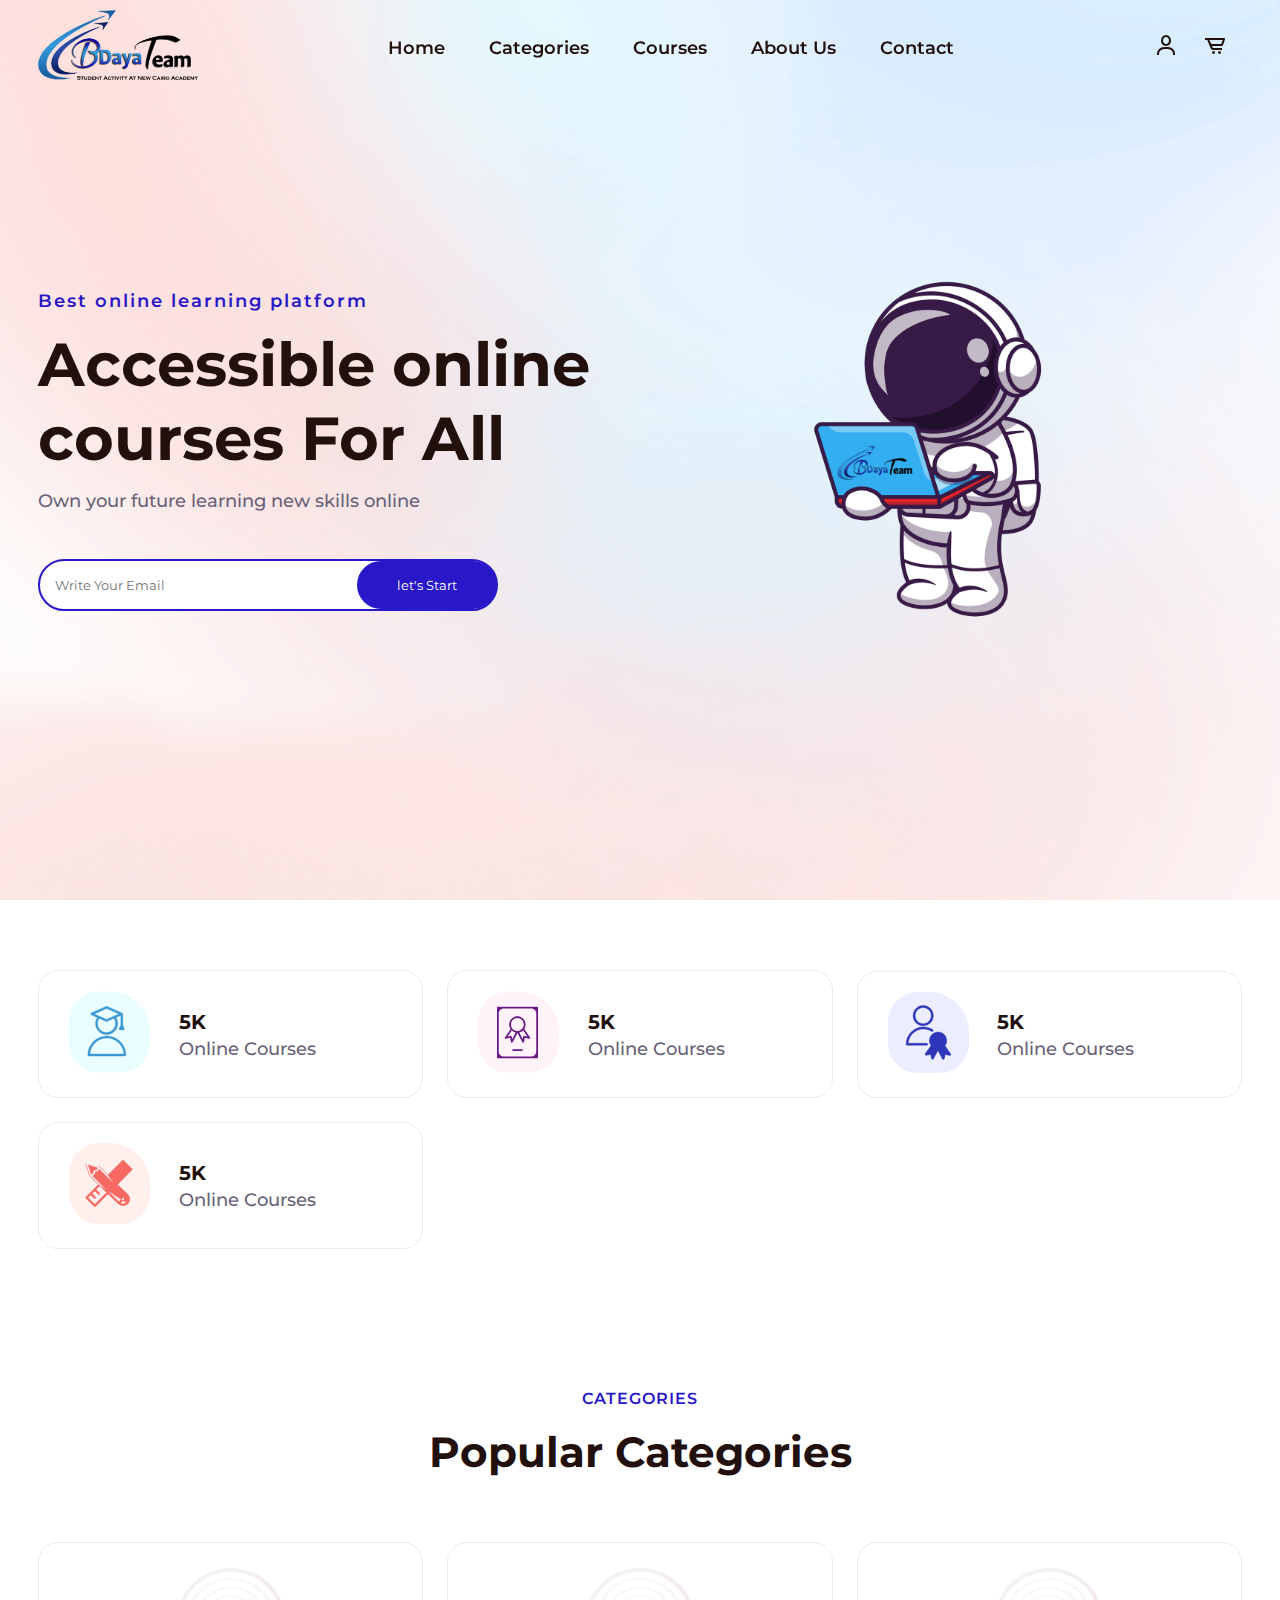
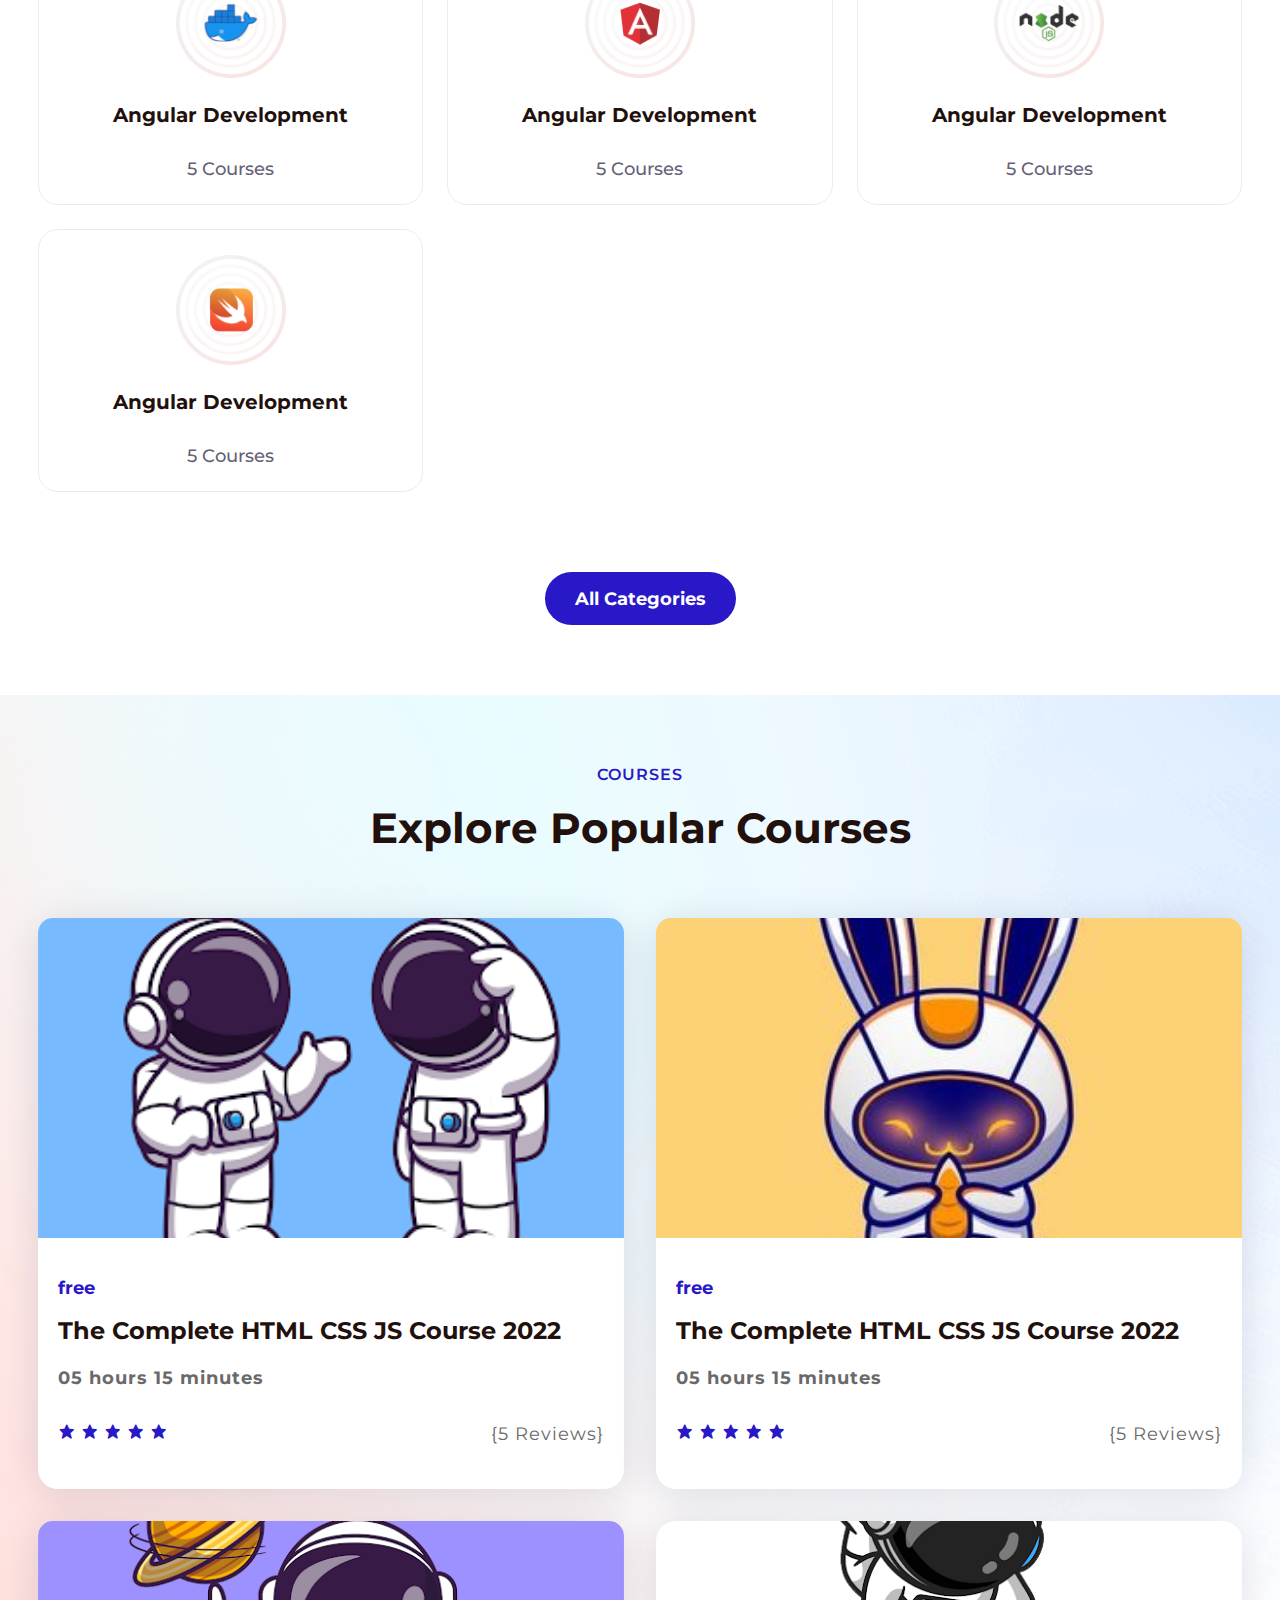
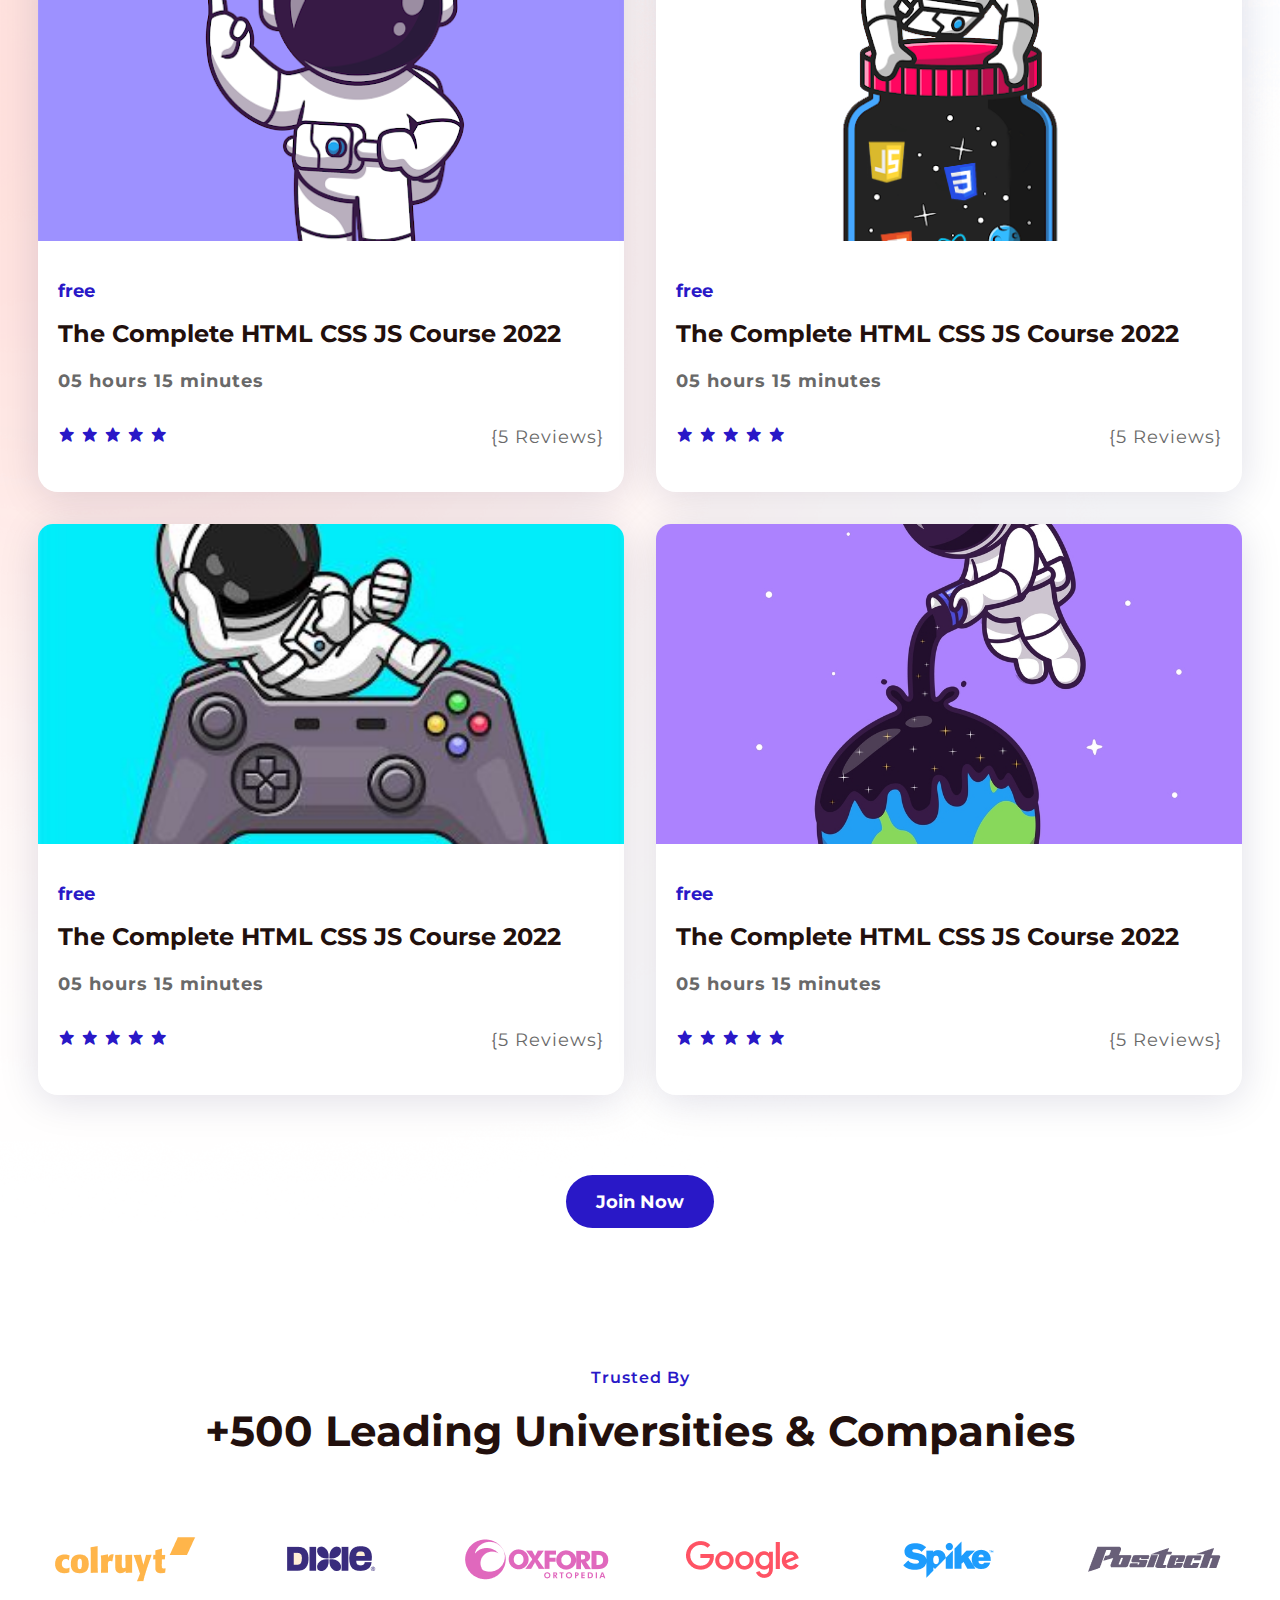
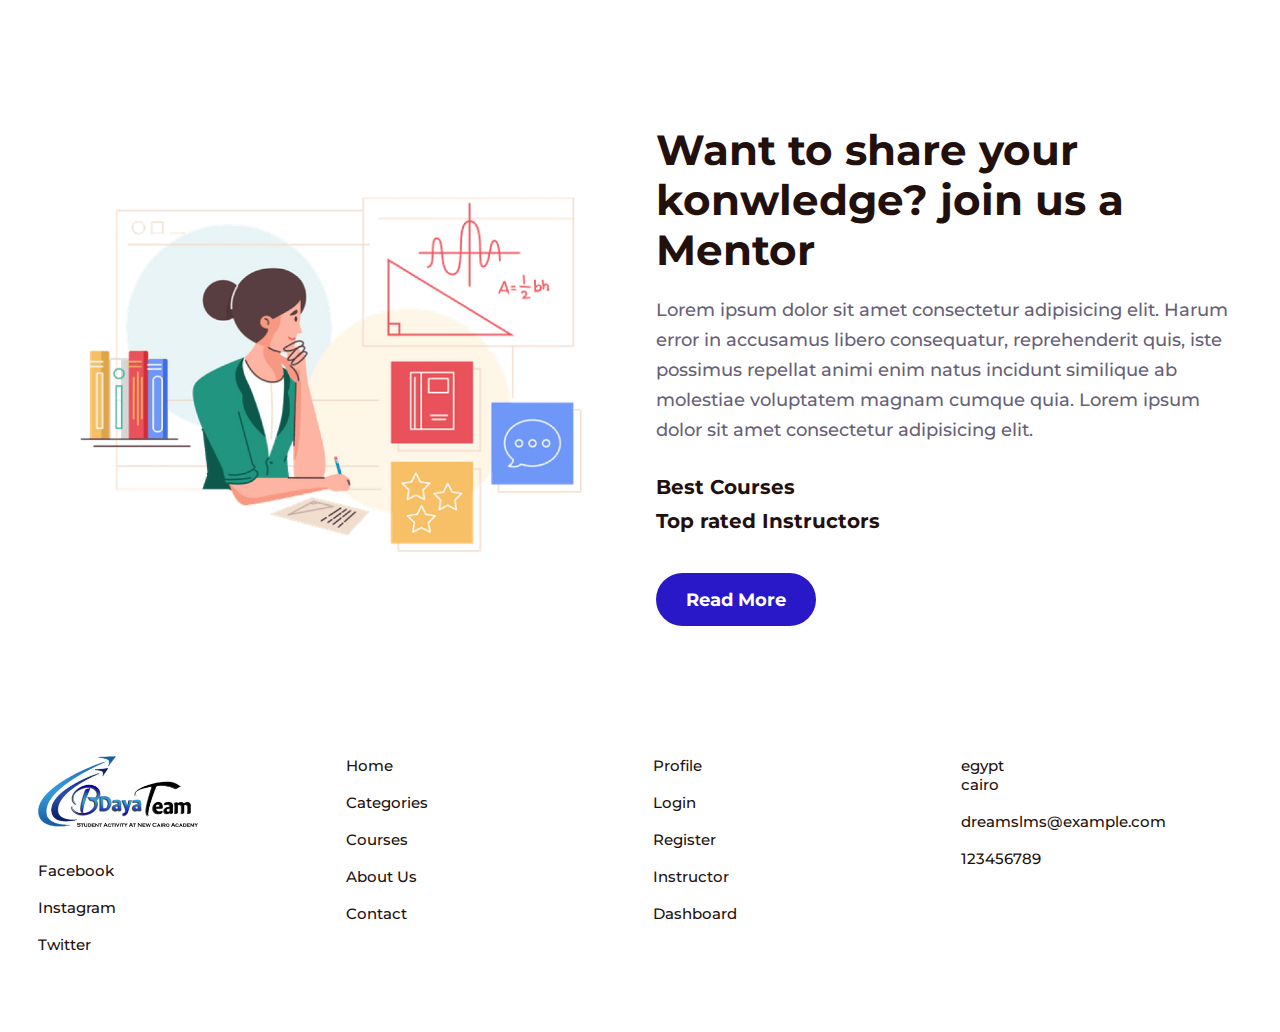
==== index.html @ 36361fd7 "Add files via upload" ====
<!DOCTYPE html>
<html lang="en">
<head>
    <meta charset="UTF-8">
    <meta http-equiv="X-UA-Compatible" content="IE=edge">
    <meta name="viewport" content="width=device-width, initial-scale=1.0">
    <title>online course</title>
    <link rel="stylesheet" href="style.css">
    <!--iconslink-->
    <link rel="stylesheet"href="https://unpkg.com/boxicons@latest/css/boxicons.min.css">
    <!--google-font-->
    <link rel="preconnect" href="https://fonts.googleapis.com">
<link rel="preconnect" href="https://fonts.gstatic.com" crossorigin>
<link href="https://fonts.googleapis.com/css2?family=DynaPuff:wght@400;500;600;700&
family=Montserrat:ital,wght@0,300;0,400;0,500;0,600;0,700;1,300;1,400;1,500;1,600;1,700&display=swap" rel="stylesheet">
<!--end google-font-->

</head>
<body>
    <!--start header-->
    <header>
        <a href="#" class="logo">
            <img src="img/the logo.png" alt="">
        </a>
        <ul class="navbar">
            <li><a href="#home">Home</a></li>
            <li><a href="#categories">Categories</a></li>
            <li><a href="#courses">Courses</a></li>
            <li><a href="#about-us">About Us</a></li>
            <li><a href="#contact">Contact</a></li>
        </ul>
        <div class="header-icons">
            <a href="#"><i class='bx bx-user'></i></a>
            <a href="#"><i class='bx bx-cart-alt'></i></a>
            <div class="bx bx-menu" id="menu-icon"></div>
        </div>
    </header>
    <!--start home section-->
    <section class="home" id="home">
        <div class="home-text">
            <h6>Best online learning platform</h6>
            <h1>Accessible online courses For All</h1>
            <p>Own your future learning new skills online</p>
            <div class="latter">
                <form>
                    <input type="email" placeholder="Write Your Email" required>
                    <input type="submit" value="let's Start" required>
                </form>
            </div>
        </div>
        <div class="home-img">
            <img src="img/labtob png.png" alt="">
        </div>
    </section>
      <!--end home section-->
        <!--start container section--> 
        <section class="container">
            <div class="container-box">
                <div class="container-img">
                    <img src="img/con1.svg" >
                </div>
                <div class="container-text">
                    <h4>5K</h4>
                    <p>Online Courses</p>
                </div>
            </div>

            <div class="container-box">
                <div class="container-img">
                    <img src="img/con2.svg" >
                </div>
                <div class="container-text">
                    <h4>5K</h4>
                    <p>Online Courses</p>
                </div>
            </div>

            <div class="container-box">
                <div class="container-img">
                    <img src="img/con3.svg" >
                </div>
                <div class="container-text">
                    <h4>5K</h4>
                    <p>Online Courses</p>
                </div>
            </div>

            <div class="container-box">
                <div class="container-img">
                    <img src="img/con4.svg" >
                </div>
                <div class="container-text">
                    <h4>5K</h4>
                    <p>Online Courses</p>
                </div>
            </div>
        </section>
         <!--end container section-->

        <!--start categories section-->
        <section class="categories" id="categories">
            <div class="center-text">
                <h5>CATEGORIES</h5>
                <H2>Popular Categories</H2>
            </div>
            <div class="categories-content">
                <div class="box"> 
                    <img src="img/cate1.png" alt="">
                    <h3>Angular Development</h3>
                    <p>5 Courses</p>
                </div>
                <div class="box"> 
                    <img src="img/cate2.png" alt="">
                    <h3>Angular Development</h3>
                    <p>5 Courses</p>
                </div>
                <div class="box"> 
                    <img src="img/cate3.png" alt="">
                    <h3>Angular Development</h3>
                    <p>5 Courses</p>
                </div>
                <div class="box"> 
                    <img src="img/cate4.png" alt="">
                    <h3>Angular Development</h3>
                    <p>5 Courses</p>
                </div>
            </div>
            <div class="main-btn">
                <a href="" class="btn"> All Categories</a>
            </div>
        </section>
         <!--end categories section-->

           <!--start courses section-->
           <section class="courses" id="courses">
            <div class="center-text">
                <h5>COURSES</h5>
                <h2>Explore Popular Courses</h2>
            </div>
    
            <div class="courses-content">
                <div class="row">
                    <img src="img/org.png">
                    <div class="courses-text">
                        <h5>free</h5>
                        <h3>The Complete HTML CSS JS Course 2022</h3>
                        <h6>05 hours 15 minutes</h6>
                        <div class="rating">
                            <div class="star">
                                <a href="#"><i class='bx bxs-star' ></i></a>
                                <a href="#"><i class='bx bxs-star' ></i></a>
                                <a href="#"><i class='bx bxs-star' ></i></a>
                                <a href="#"><i class='bx bxs-star' ></i></a>
                                <a href="#"><i class='bx bxs-star' ></i></a>
                            </div>
                            <div class="review">
                                <p>{5 Reviews}</p>
                            </div>
                        </div>
                    </div>
                </div>
    
                <div class="row">
                    <img src="img/mcsa.jpg">
                    <div class="courses-text">
                        <h5>free</h5>
                        <h3>The Complete HTML CSS JS Course 2022</h3>
                        <h6>05 hours 15 minutes</h6>
                        <div class="rating">
                            <div class="star">
                                <a href="#"><i class='bx bxs-star' ></i></a>
                                <a href="#"><i class='bx bxs-star' ></i></a>
                                <a href="#"><i class='bx bxs-star' ></i></a>
                                <a href="#"><i class='bx bxs-star' ></i></a>
                                <a href="#"><i class='bx bxs-star' ></i></a>
                            </div>
                            <div class="review">
                                <p>{5 Reviews}</p>
                            </div>
                        </div>
                    </div>
                </div>
    
                <div class="row">
                    <img src="img/ccna.png">
                    <div class="courses-text">
                        <h5>free</h5>
                        <h3>The Complete HTML CSS JS Course 2022</h3>
                        <h6>05 hours 15 minutes</h6>
                        <div class="rating">
                            <div class="star">
                                <a href="#"><i class='bx bxs-star' ></i></a>
                                <a href="#"><i class='bx bxs-star' ></i></a>
                                <a href="#"><i class='bx bxs-star' ></i></a>
                                <a href="#"><i class='bx bxs-star' ></i></a>
                                <a href="#"><i class='bx bxs-star' ></i></a>
                            </div>
                            <div class="review">
                                <p>{5 Reviews}</p>
                            </div>
                        </div>
                    </div>
                </div>
    
                <div class="row">
                    <img src="img/front.png">
                    <div class="courses-text">
                        <h5>free</h5>
                        <h3>The Complete HTML CSS JS Course 2022</h3>
                        <h6>05 hours 15 minutes</h6>
                        <div class="rating">
                            <div class="star">
                                <a href="#"><i class='bx bxs-star' ></i></a>
                                <a href="#"><i class='bx bxs-star' ></i></a>
                                <a href="#"><i class='bx bxs-star' ></i></a>
                                <a href="#"><i class='bx bxs-star' ></i></a>
                                <a href="#"><i class='bx bxs-star' ></i></a>
                            </div>
                            <div class="review">
                                <p>{5 Reviews}</p>
                            </div>
                        </div>
                    </div>
                </div>
    
                <div class="row">
                    <img src="img/game (1).jpg">
                    <div class="courses-text">
                        <h5>free</h5>
                        <h3>The Complete HTML CSS JS Course 2022</h3>
                        <h6>05 hours 15 minutes</h6>
                        <div class="rating">
                            <div class="star">
                                <a href="#"><i class='bx bxs-star' ></i></a>
                                <a href="#"><i class='bx bxs-star' ></i></a>
                                <a href="#"><i class='bx bxs-star' ></i></a>
                                <a href="#"><i class='bx bxs-star' ></i></a>
                                <a href="#"><i class='bx bxs-star' ></i></a>
                            </div>
                            <div class="review">
                                <p>{5 Reviews}</p>
                            </div>
                        </div>
                    </div>
                </div>
    
                <div class="row">
                    <img src="img/photoshop.jpg">
                    <div class="courses-text">
                        <h5>free</h5>
                        <h3>The Complete HTML CSS JS Course 2022</h3>
                        <h6>05 hours 15 minutes</h6>
                        <div class="rating">
                            <div class="star">
                                <a href="#"><i class='bx bxs-star' ></i></a>
                                <a href="#"><i class='bx bxs-star' ></i></a>
                                <a href="#"><i class='bx bxs-star' ></i></a>
                                <a href="#"><i class='bx bxs-star' ></i></a>
                                <a href="#"><i class='bx bxs-star' ></i></a>
                            </div>
                            <div class="review">
                                <p>{5 Reviews}</p>
                            </div>
                        </div>
                    </div>
                </div>
    
            </div>
    
            <div class="main-btn">
                <a href="#" class="btn">Join Now</a>
            </div>
        </section>
    
            <!--end courses section-->
             <!--start cta section-->
             <section class="cta">
                <div class="center-text">
                    <h5>Trusted By</h5>
                    <H2> +500 Leading Universities & Companies</H2>
                </div>
                    <div class="cta-content">
                        <div class="cta-img">
                            <img src="img/cta1.png" alt="">
                        </div>
                        <div class="cta-img">
                            <img src="img/cta2.png" alt="">
                        </div>
                        <div class="cta-img">
                            <img src="img/cta3.png" alt="">
                        </div>
                        <div class="cta-img">
                            <img src="img/cta4.png" alt="">
                        </div>
                        <div class="cta-img">
                            <img src="img/cta5.png" alt="">
                        </div>
                        <div class="cta-img">
                            <img src="img/cta6.png" alt="">
                            
                        </div>
                    </div>
             </section>
               <!--end cta section-->
               <!--start about section-->
               <section class="about" id="about-us">
                   <div class="about-img">
                       <img src="img/about.png" alt="">
                   </div>
                   <div class="about-text">
                       <h2>Want to share your konwledge? join us a Mentor</h2>
                       <p>Lorem ipsum dolor sit amet consectetur adipisicing elit. Harum error in accusamus libero consequatur,
                        reprehenderit quis, iste possimus repellat animi enim natus incidunt similique ab molestiae voluptatem magnam cumque quia.
                        Lorem ipsum dolor sit amet consectetur adipisicing elit.</p>
                        <h4>Best Courses</h4>
                        <h5>Top rated Instructors</h5>
                        <a href="" class="btn"> Read More</a>
                   </div>
               </section>
                <!--end about section-->
                    <!---start contact section---->
	<section class="contact" id="contact">
		<div class="main-contact">
			<div class="contact-content">
				<img src="img/the logo.png">
				<li><a href="#">Facebook</a></li>
				<li><a href="#">Instagram</a></li>
				<li><a href="#">Twitter</a></li>
			</div>

			<div class="contact-content">
				<li><a href="#home">Home</a></li>
			  <li><a href="#categories">Categories</a></li>
			  <li><a href="#courses">Courses</a></li>
			  <li><a href="#about">About Us</a></li>
			  <li><a href="#contact">Contact</a></li>
			</div>

			<div class="contact-content">
				<li><a href="#">Profile</a></li>
				<li><a href="#">Login</a></li>
				<li><a href="#">Register</a></li>
				<li><a href="#">Instructor</a></li>
				<li><a href="#">Dashboard</a></li>
			</div>

			<div class="contact-content">
				<li><a href="#">egypt<br> cairo</a></li>
				<li><a href="#">dreamslms@example.com</a></li>
				<li><a href="#">123456789</a></li>
			</div>

		</div>
	</section>
    <!--custom js link-->
    <script src="script.js"></script>
</body>
</html>
---- style.css ----
*{
    padding: 0;
    margin: 0;
    box-sizing: border-box;
    font-family: 'DynaPuff', cursive;
    font-family: 'Montserrat', sans-serif;
    list-style: none;
    text-decoration: none;
    scroll-behavior: smooth;
}
:root{
    --bg-color:#ffffff;
    --text-color:#22100d;
    --second-color:#685f78;
    --main-color:#2918c7;
    --big-font: 3.8rem;
    --h2-font:2.6rem;
    --p-font:1.1rem;
}
body{
    background: var(--bg-color);
    color: var(--text-color);
}
header{
    position: fixed;
    width: 100%;
    top: 0;
    right: 0;
    z-index: 1000;
    display: flex;
    align-items: center;
    justify-content: space-between;
    background: transparent;
    padding: 23px 13%;
    transition: all .40s ease;
}
.logo img{
    height: auto;
    width: 160px;
    max-width: 100%;
}
.navbar{
    display: flex;
}
.navbar a{
    color: var(--text-color);
    font-weight: 600;
    font-size: var(--p-font);
    padding: 10px 22px;
    transition: all .40s ease;
}
.navbar a:hover{
    
  color: var(--main-color);
  
}
.header-icons{
    display: flex;
    align-items: center;
}
.header-icons i{
    margin-left: 10px;
    font-size: 24px;
    color: var(--text-color);
    transition: all .40s ease;
    margin-right: 15px;
}
.header-icons i:hover{
    transform: scale(1.2);
    color: var(--main-color);
}
#menu-icon{
    font-size: 34px;
    color: var(--text-color);
    z-index: 10001;
    cursor: pointer;
    display: none;
}
section{
    padding: 80px 13%;
}
.home{
    position: relative;
    height: 100vh;
    width: 100%;
    background: url(img/background.png);
    background-size: cover;
    background-position: center;
    display: grid;
    grid-template-columns: repeat(2, 1fr);
    gap: 1rem;
    align-items: center;
}
.home-text h1{
    font-size: var(--big-font);
    margin: 15px 0 15px;
}
.home-text h6{
    color: var(--main-color);
    font-size: 18px;
    font-weight: 600;
    letter-spacing: 2px;
}
.home-text p{
    color: var(--second-color);
    font-size: var(--p-font);
    font-weight: 500;
    margin-bottom: 48px;
}
.latter form{
    width: 100%;
    max-width: 460px;
    position: relative;
}
.latter form input:first-child{
    display: inline-block;
    width: 100%;
    outline: none;
    padding: 16px 140px 16px 15px;
    border: 2px solid var(--main-color);
    border-radius: 30px;
}
.latter form input:last-child{
position: absolute;
display: inline-block;
border: 0;
outline: 0;
background: var(--main-color);
color: var(--bg-color);
padding: 16px 40px;
border-radius: 30px;
cursor: pointer;
top: 2px;
right: 1px;
}
.home-img img{
height: auto;
width: 100%;
}
header.sticky{
    background: var(--bg-color);
    padding: 12px 13%;
    box-shadow: 0px 4px 15px rgb(0 0 0 /8%);
}
.container{
    padding: 70px 13%;
    display: grid;
    grid-template-columns: repeat(auto-fit,minmax(300px,auto));
    gap: 1.5rem;
    align-items: center;
    cursor: pointer;
}
.container-box{
    display: flex;
    align-items:center;
    gap: 1.8rem;
    border: 1px solid #e9ecef;
    border-radius: 20px;
    padding: 20px 30px;
    box-shadow: -11.729px -11.729px 32px rgb(255, 255, 255/15%);
    transition: all .40s ease;
}
.container-box:hover{
    transform: translateY(-15px);

}
.container-text h4{
font-size: 20px;
font-weight: 700;
margin-bottom: 4px;
}
.container-text p{
    font-size: var(--p-font);
    color: var(--second-color);
    font-weight: 500;
}
.center-text{
    text-align: center;
}
.center-text h5{
    color: var(--main-color);
    font-size: 16px;
    font-weight: 600;
    letter-spacing: 1px;
    margin-bottom: 20px;
}
.center-text h2{
     font-size: var(--h2-font);
     line-height: 1.2;
}
.categories-content{
    display: grid;
    grid-template-columns: repeat(auto-fit,minmax(300px,auto));
    gap: 1.5rem;
    align-items: center;
    cursor: pointer;
    text-align: center;
    margin-top: 4rem;
}
.box img{
    height: auto;
    width: 110px;
    margin-bottom:20px ;
}
.box{
    padding: 25px 60px;
    border: 1px solid #e9ecef;
    border-radius: 20px;
   
    box-shadow: -11.729px -11.729px 32px rgb(255, 255, 255/15%);
    transition: all .40s ease;

}
.box:hover{
    transform: translateY(-15px);
}
.box h3{
    font-size: 20px;
    font-weight: 700;
    margin-bottom: 30px;
    line-height: 1.3;
    transition: all .40s ease;
}
.box h3:hover{
    color: var(--main-color);

}
.box p{
    font-size: var(--p-font);
    color: var(--second-color);
    font-weight: 500;
}
.main-btn{
    text-align: center;
    margin-top: 5rem;
}
.btn{
display: inline-block;
padding: 16px 30px;
font-size: var(--p-font);
font-weight: 700;
background: var(--main-color);
color: var(--bg-color);
border-radius: 30px;
transition: all .40s ease;
}
.btn:hover{
    transform: scale(0.9) translateY(-5px);
}
.courses{
    background: url(img/coursebg.png);
    background-size: cover;
    background-position: center;
}
.courses-content{
    display: grid;
    grid-template-columns: repeat(auto-fit, minmax(400px,auto));
    gap: 2rem;
    align-items: center;
    margin-top:4rem ;
    cursor: pointer;
    border-radius: 15px;
}
.row{
    background: var(--bg-color);
    padding: 0px 0px 10px 0px;
    border-radius: 20px;
    box-shadow: 0px 5px 40px rgb(19 8 73 / 13%);
    transition: all .40s ease;
}
.row:hover{
    transform: translateY(-15px);
}
.row img{
    width: 100%;
    height: 320px;
    object-fit: cover;
    border-radius: 15px 15px 0px 0px;
}
.courses-text{
    padding: 35px 20px;
}
.courses-text h5{
    color: var(--main-color);
    font-size: 18px;
    font-weight: 700;
}
.courses-text h3{
    font-size: 24px;
    font-weight: 700;
    line-height: 34px;
    margin: 15px 0 15px;
    transition: all .40s ease;
}
.courses-text h3:hover{
    color: var(--main-color);
}
.courses-text h6{
    color: #696969;
    font-size: var(--p-font);
    font-weight: 700;
    line-height: 30px;
    letter-spacing: 1px;
    margin-bottom: 30px;
}
.rating{
    display: flex;
    align-items: center;
    flex-wrap: wrap;
    justify-content: space-between;
}
.star i{
    color: var(--main-color);
    margin-right: 2px;
    font-size: 17px;
}
.review p{
    color: #696969;
    font-size: var(--p-font);
    font-weight: 400;
    letter-spacing: 1px;

}
.cta-content{
    display: grid;
    grid-template-columns: repeat(auto-fit, minmax(170px,auto));
    gap: 2rem;
    align-items: center;
    text-align: center;
    margin-top: 5rem;
}
.about{
    background: url(/img/aboutbg.png);
    background-size: cover;
    background-position: center;
    display: grid;
    grid-template-columns: repeat(2, 1fr);
    gap: 2rem;
    align-items: center;
}
.about-img img{
    width: 100%;
    height: auto;
}
.about-text h2{
    font-size: var(--h2-font);
    line-height: 1.2;
    margin-bottom: 20px ;
}
.about-text p{
    font-size: var(--p-font);
    color: var(--second-color);
    font-weight: 500;
    line-height: 30px;
    margin-bottom: 30px;
}
.about-text h4{
    font-size: 20px;
    margin-bottom: 10px;
}
.about-text h5{
    font-size: 20px;
    margin-bottom: 40px;
}
.contact{
	padding: 60px 13%;
	background: var(--bg-color);
}
.main-contact{
	display: grid;
	grid-template-columns: repeat(auto-fit, minmax(200px, auto));
	gap: 2rem;
}
.contact-content img{
	height: auto;
	width: 160px;
	max-width: 100%;
	margin-bottom: 30px;
}
.contact-content li{
	margin-bottom: 18px;
}
.contact-content li a{
	display: block;
	color: var(--text-color);
	font-weight: 500;
	font-size: 15px;
	transition: all .40s ease;
}
.contact-content li a:hover{
	transform: translateX(10px);
	color: var(--main-color);
}

.last-text p{
	text-align: center;
	padding: 18px;
	color: var(--second-color);
	font-size: 15px;
	font-weight: 500;
	letter-spacing: 1px;
}
@media (max-width: 1410px){
	header{
		padding: 10px 3%;
		transition: .2s;
	}
	header.sticky{
		padding: 12px 3%;
		transition: .2s;
	}
	section{
		padding: 70px 3%;
		transition: .2s;
	}
	.container{
		padding: 70px 3%;
		transition: .2s;
	}
	.contact{
		padding: 60px 3%;
		transition: .2s;
	}

}

@media (max-width: 1050px){
	:root{
		--big-font: 3.2rem;
	  --h2-font: 2rem;
	  --p-font: 1rem;
	  transition: .1s;
	}
	.home{
		height: 84vh;
	}
}

@media (max-width: 1025px){
	#menu-icon{
		display: block;
	}
	.navbar{
		position: absolute;
		top: 100%;
		right: -100%;
		width: 300px;
		height: 110vh;
		background: var(--main-color);
		display: flex;
		flex-direction: column;
		align-items: center;
		padding: 170px 30px;
		transition: all .40s ease;
	}
	.navbar a{
		display: block;
		margin: 1.3rem 0;
		color: var(--bg-color);
	}
	.navbar a:hover{
		color: var(--bg-color);
		transform: translateY(-5px);
	}
	.navbar.open{
		right: 0;
	}
}

@media (max-width: 890px){
	.home{
		height: 150vh;
		grid-template-columns: 1fr;
		gap: 1rem;
	}
	.home-text{
		padding-top: 20px;
	}
	.home-img{
		text-align: center;
	}
	.home-img img{
		height: auto;
		width: 100%;
	}
	.about{
		grid-template-columns: 1fr;
		gap: 1rem;
	}
}
@media (max-width: 600px){
	.home{
		height: 120vh;
	}
}
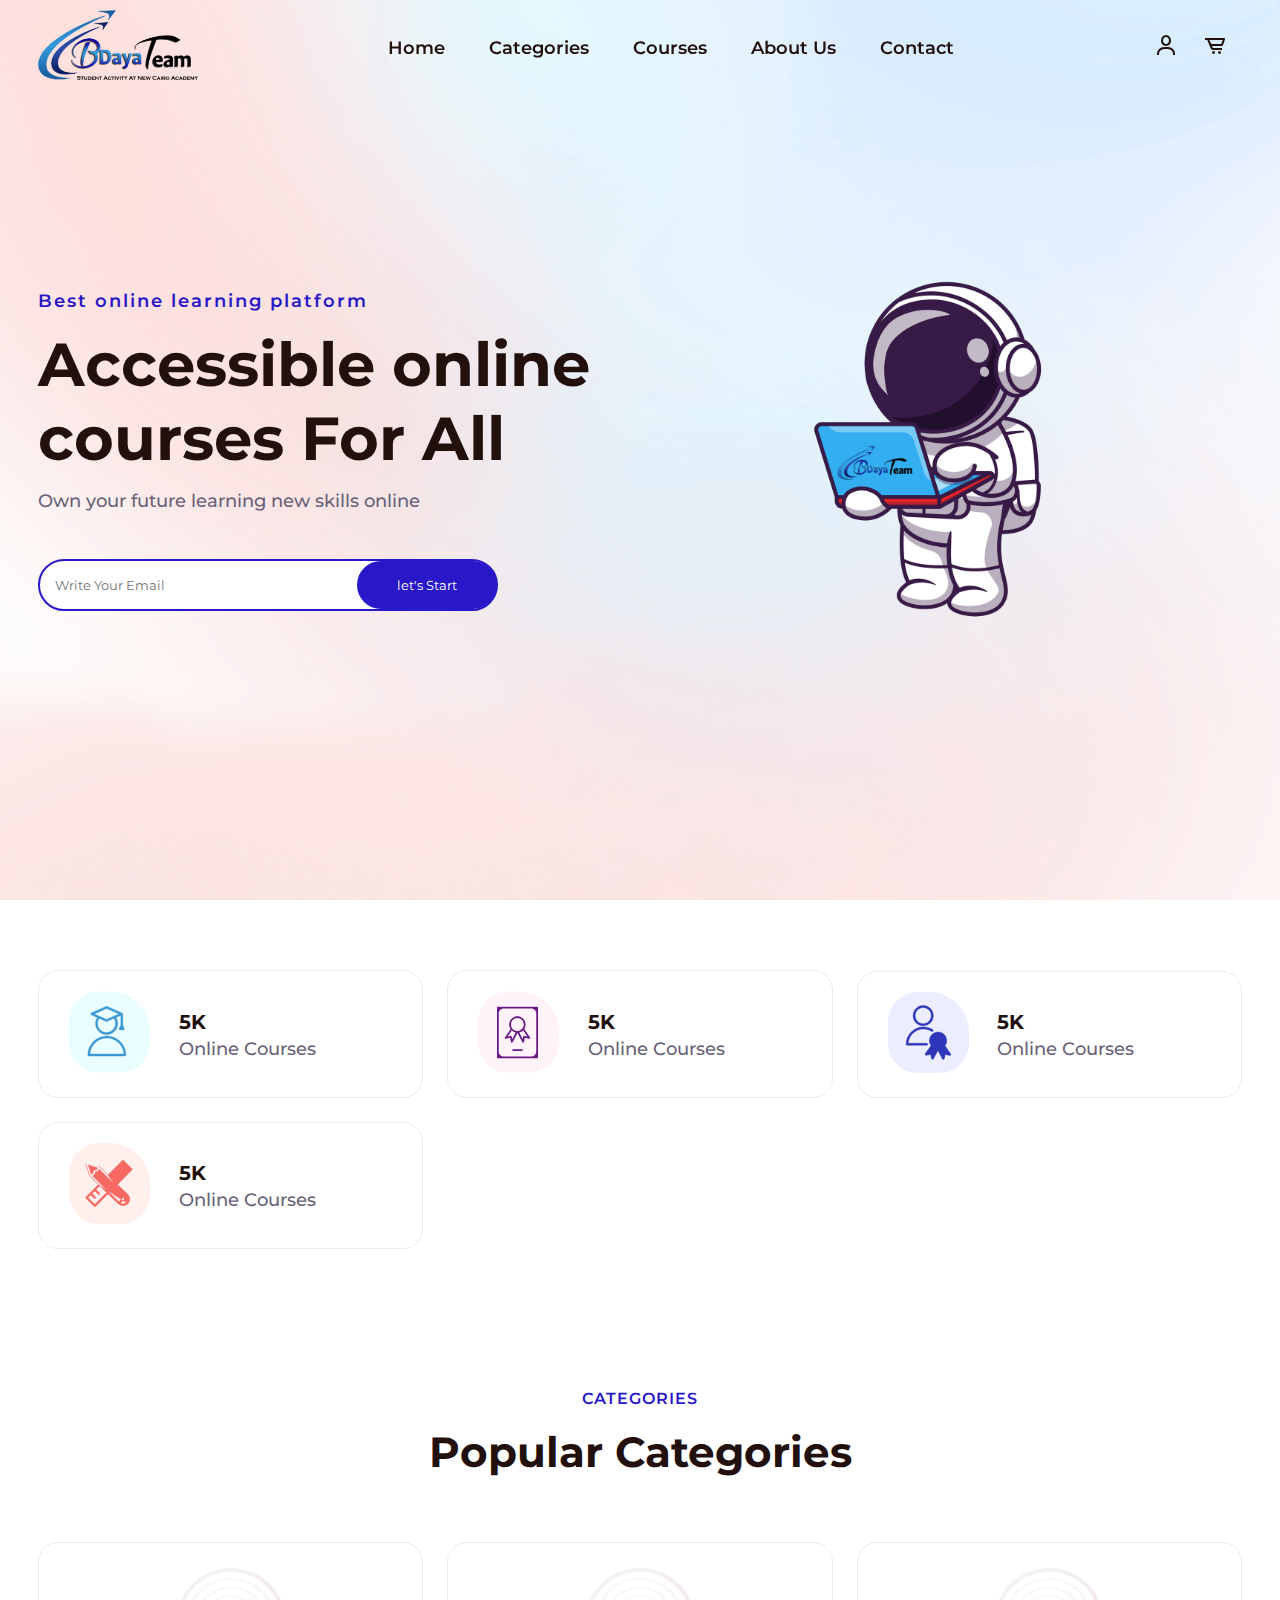
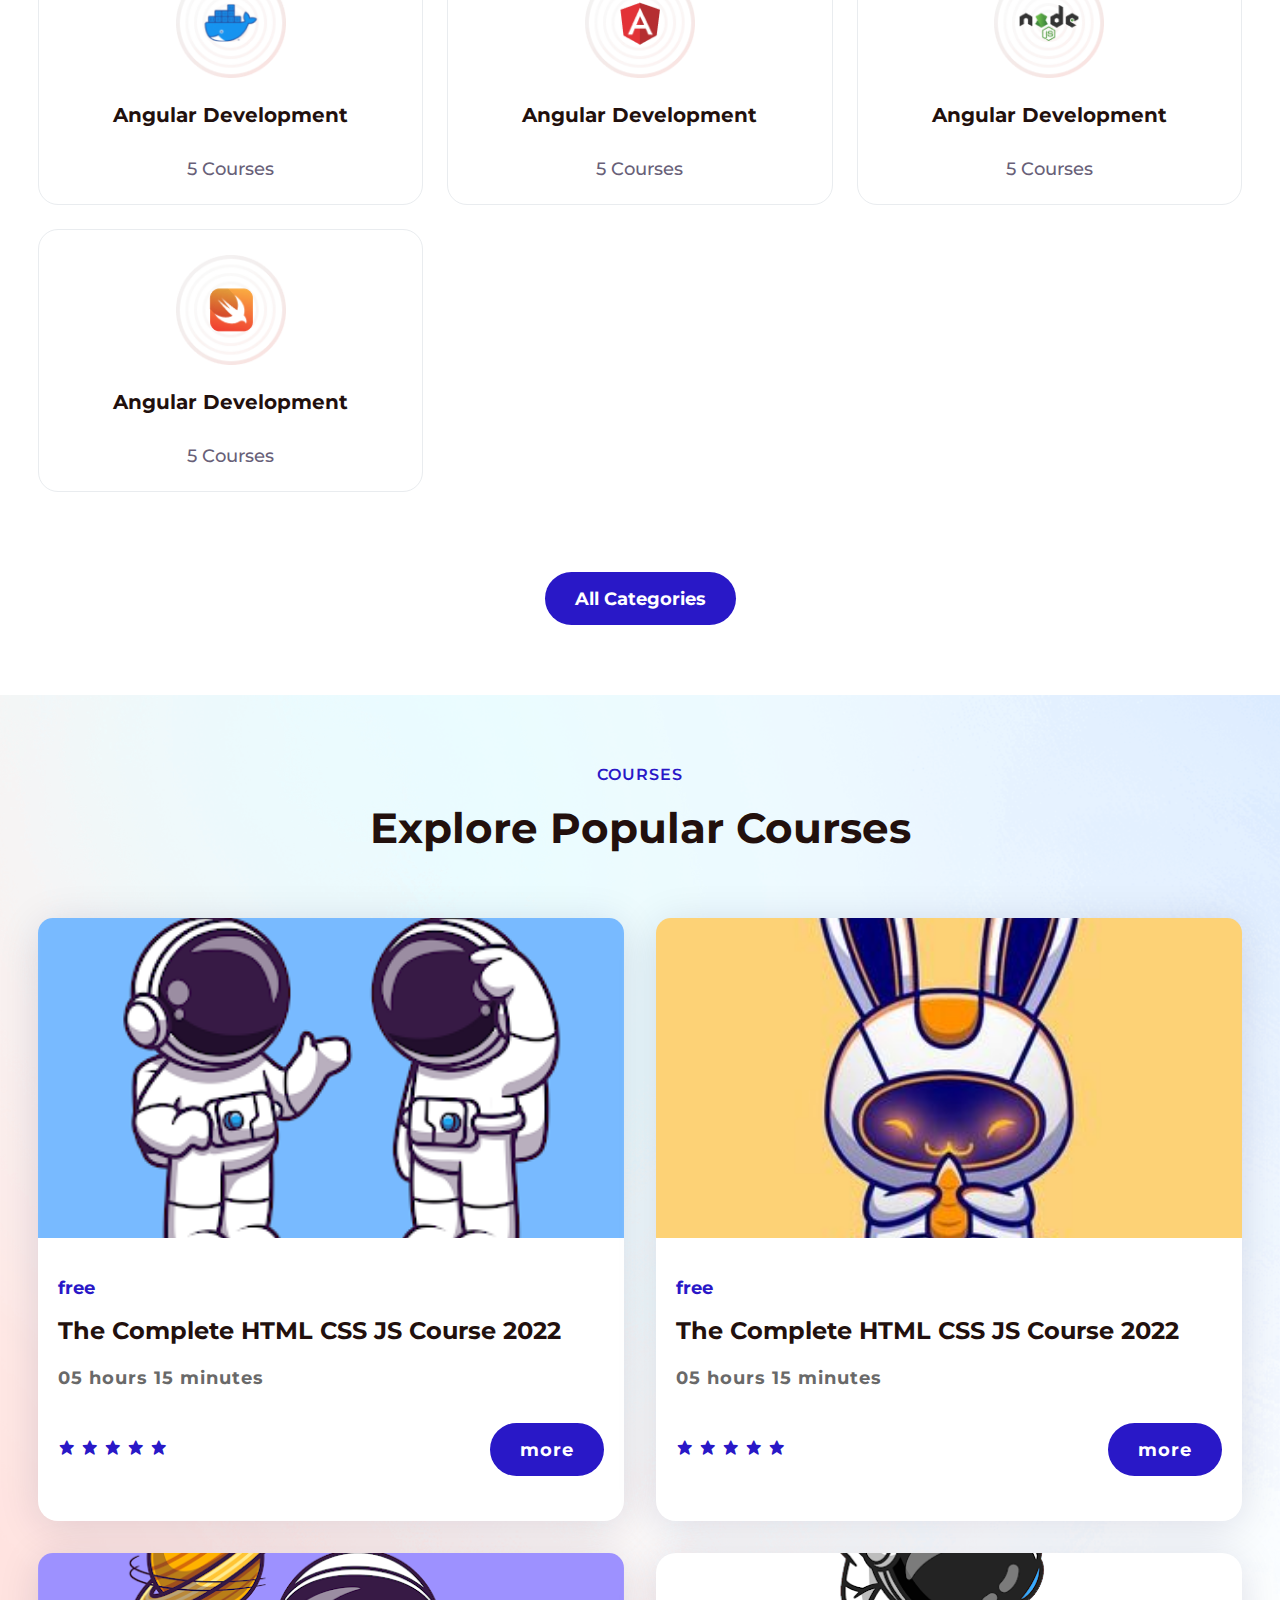
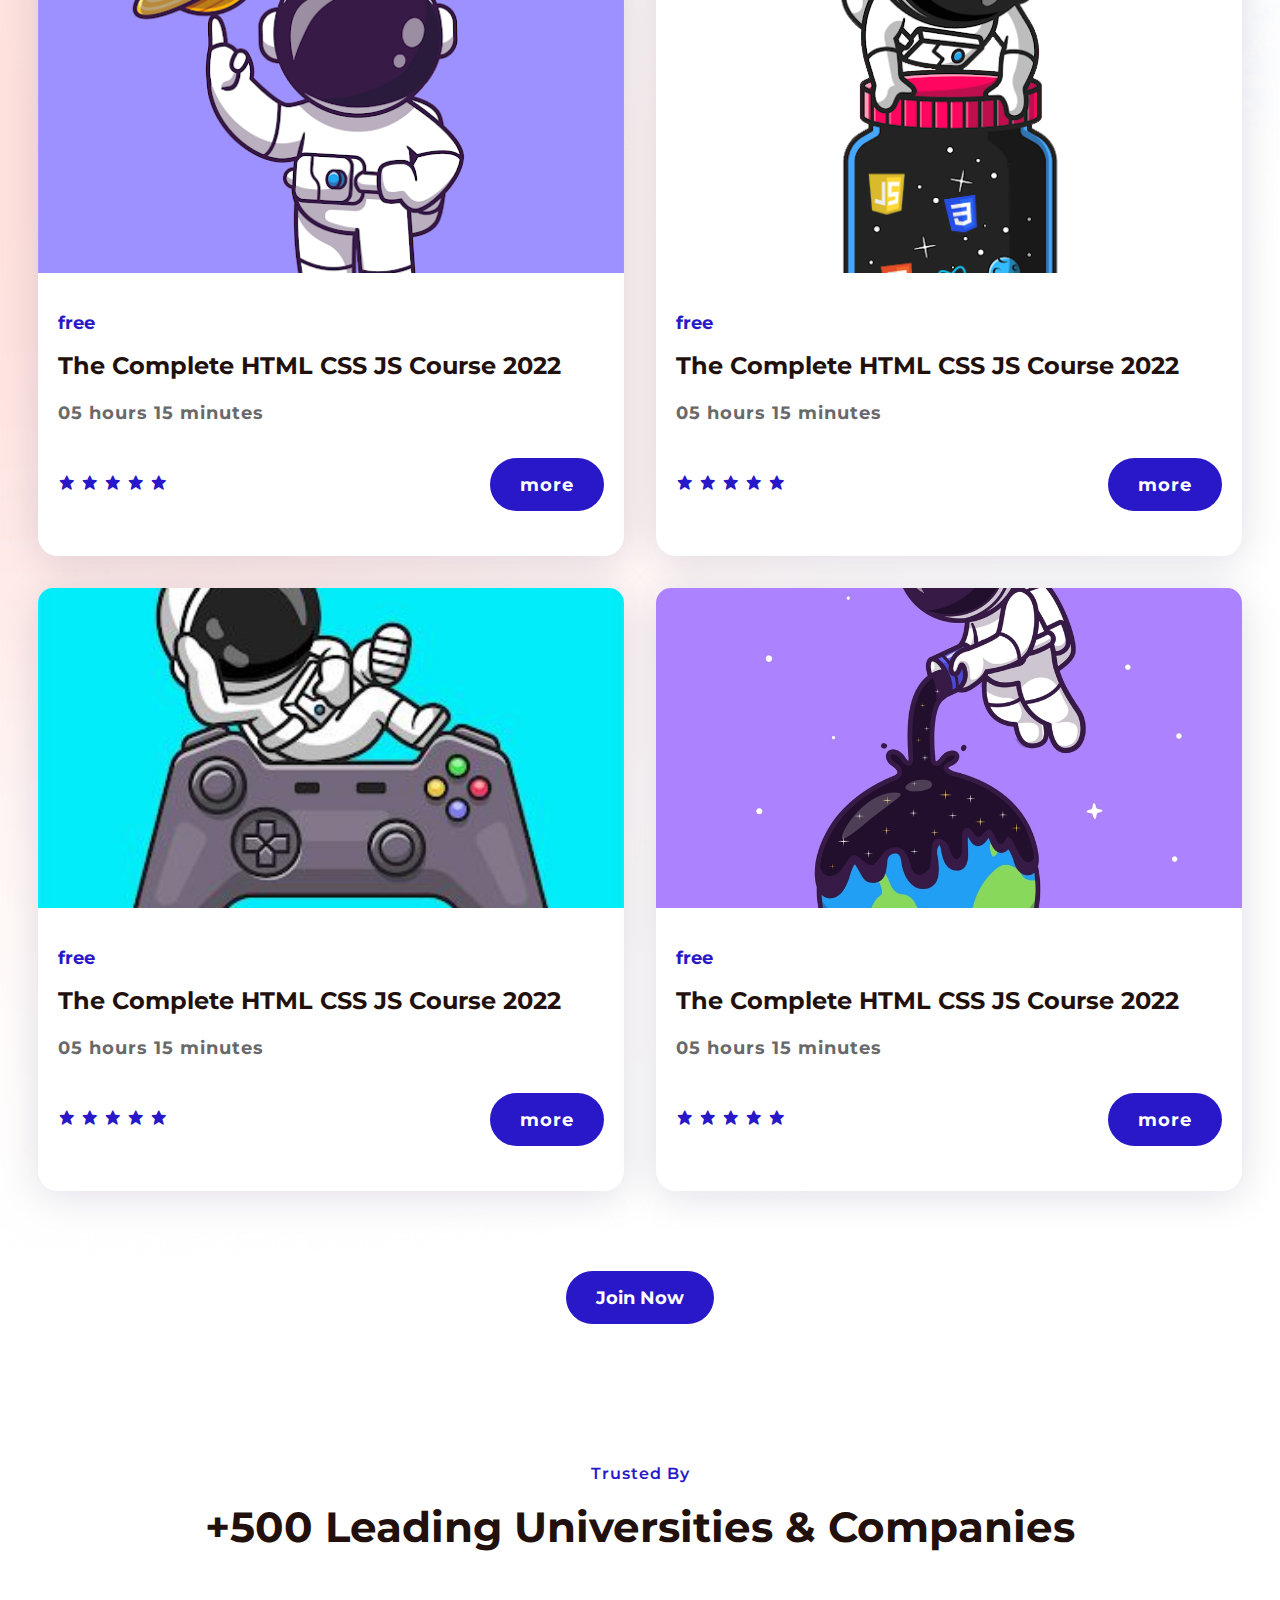
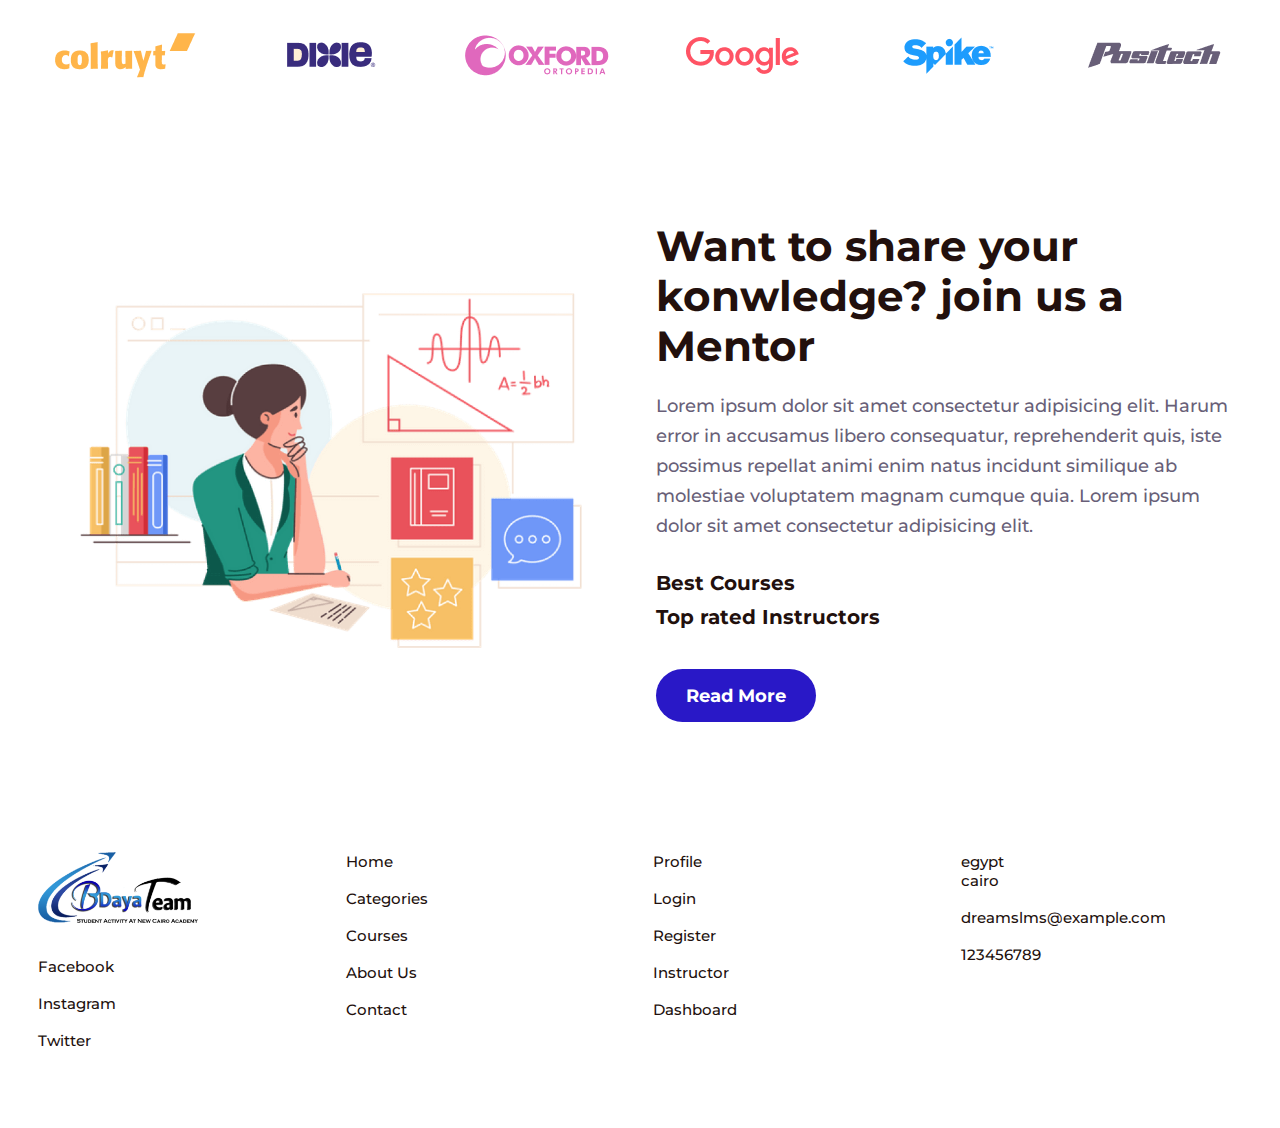
==== commit 6747ed64: "Add files via upload" ====
--- a/index.html
+++ b/index.html
@@ -30,7 +30,7 @@
             <li><a href="#contact">Contact</a></li>
         </ul>
         <div class="header-icons">
-            <a href="#"><i class='bx bx-user'></i></a>
+            <a href="login.html"><i class='bx bx-user'></i></a>
             <a href="#"><i class='bx bx-cart-alt'></i></a>
             <div class="bx bx-menu" id="menu-icon"></div>
         </div>
@@ -153,8 +153,10 @@
                                 <a href="#"><i class='bx bxs-star' ></i></a>
                                 <a href="#"><i class='bx bxs-star' ></i></a>
                             </div>
-                            <div class="review">
-                                <p>{5 Reviews}</p>
+                            <div  class="more">
+                                <a href="htmlcours.html">
+                                <div class="btn">more</div>
+                            </a>
                             </div>
                         </div>
                     </div>
@@ -174,8 +176,8 @@
                                 <a href="#"><i class='bx bxs-star' ></i></a>
                                 <a href="#"><i class='bx bxs-star' ></i></a>
                             </div>
-                            <div class="review">
-                                <p>{5 Reviews}</p>
+                            <div class="more">
+                                <div class="btn">more</div>
                             </div>
                         </div>
                     </div>
@@ -195,8 +197,8 @@
                                 <a href="#"><i class='bx bxs-star' ></i></a>
                                 <a href="#"><i class='bx bxs-star' ></i></a>
                             </div>
-                            <div class="review">
-                                <p>{5 Reviews}</p>
+                            <div class="more">
+                                <div class="btn">more</div>
                             </div>
                         </div>
                     </div>
@@ -216,8 +218,8 @@
                                 <a href="#"><i class='bx bxs-star' ></i></a>
                                 <a href="#"><i class='bx bxs-star' ></i></a>
                             </div>
-                            <div class="review">
-                                <p>{5 Reviews}</p>
+                            <div class="more">
+                                <div class="btn">more</div>
                             </div>
                         </div>
                     </div>
@@ -237,8 +239,8 @@
                                 <a href="#"><i class='bx bxs-star' ></i></a>
                                 <a href="#"><i class='bx bxs-star' ></i></a>
                             </div>
-                            <div class="review">
-                                <p>{5 Reviews}</p>
+                            <div class="more">
+                                <div class="btn">more</div>
                             </div>
                         </div>
                     </div>
@@ -258,9 +260,11 @@
                                 <a href="#"><i class='bx bxs-star' ></i></a>
                                 <a href="#"><i class='bx bxs-star' ></i></a>
                             </div>
-                            <div class="review">
-                                <p>{5 Reviews}</p>
-                            </div>
+                            <a href="" >
+                            <div class="more">
+                                <div class="btn">more</div>
+                            </div>
+                        </a>
                         </div>
                     </div>
                 </div>
--- a/style.css
+++ b/style.css
@@ -314,7 +314,7 @@
     margin-right: 2px;
     font-size: 17px;
 }
-.review p{
+.more{
     color: #696969;
     font-size: var(--p-font);
     font-weight: 400;
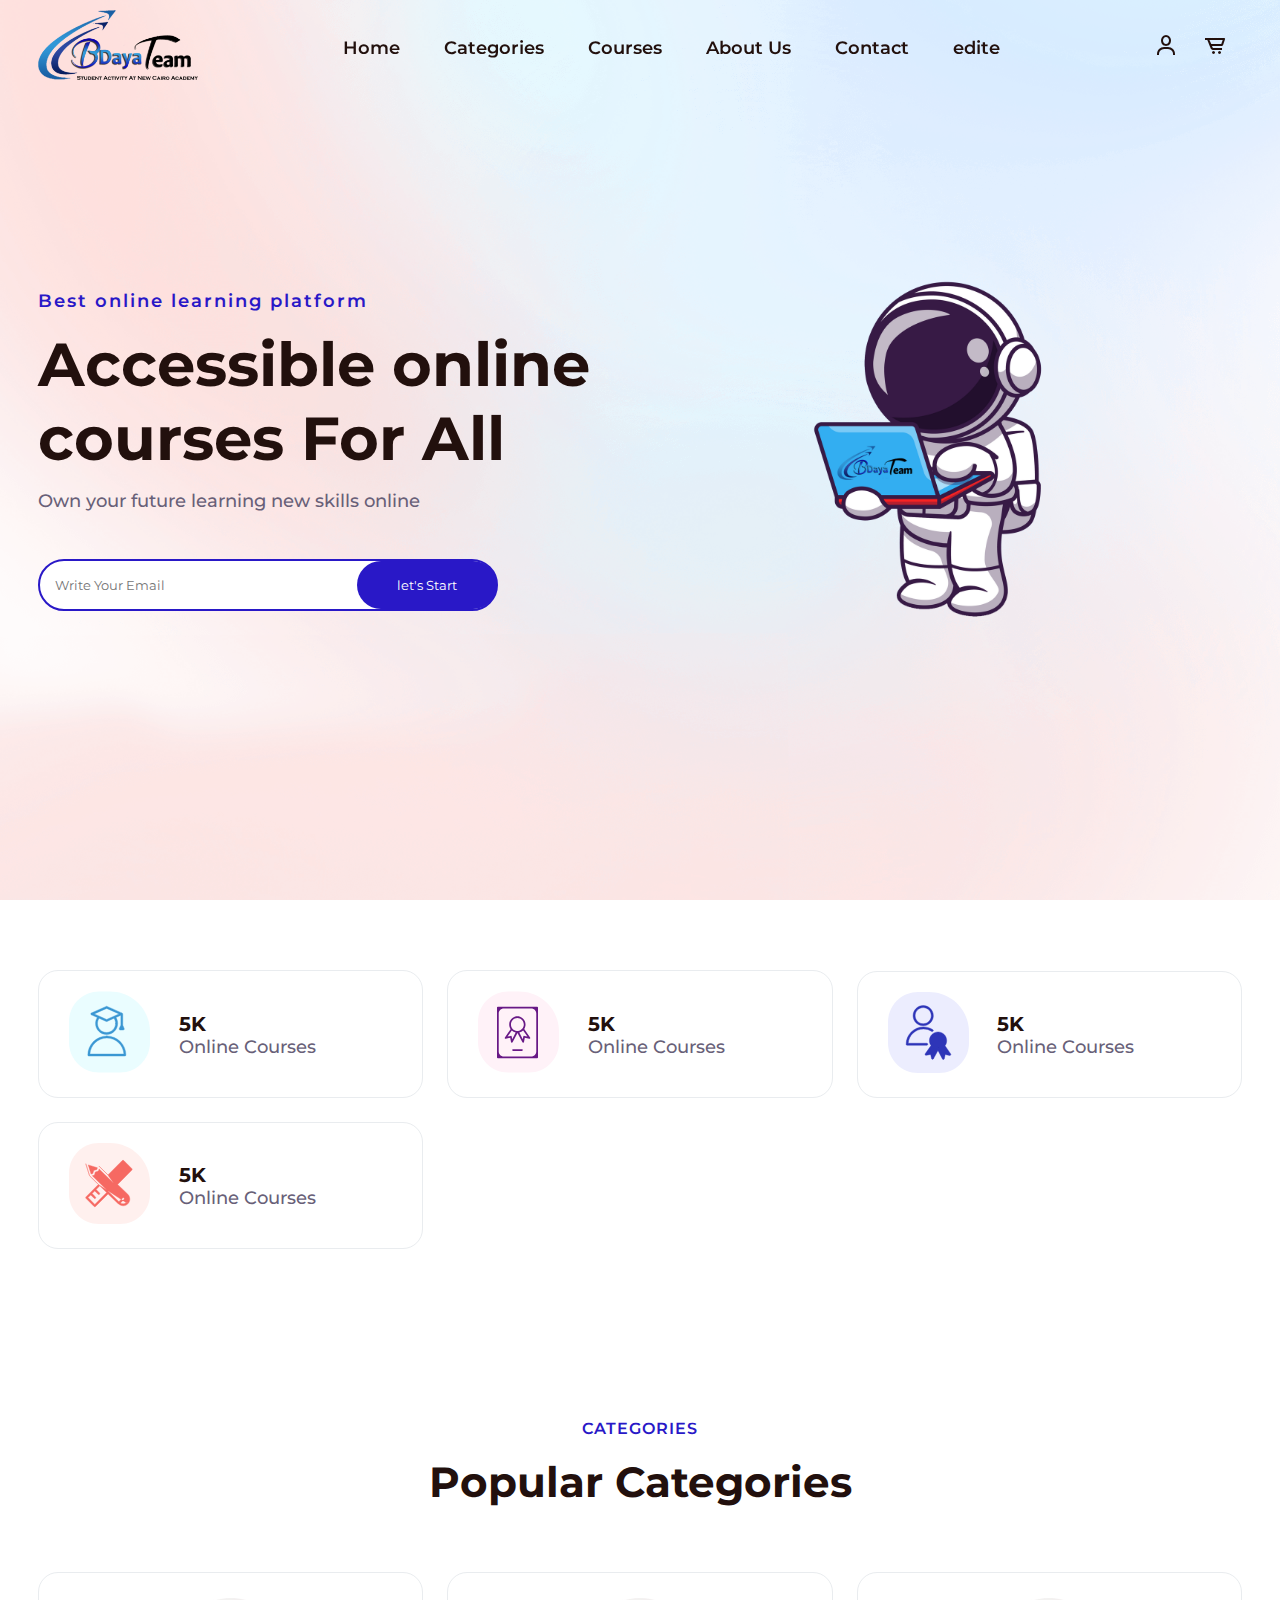
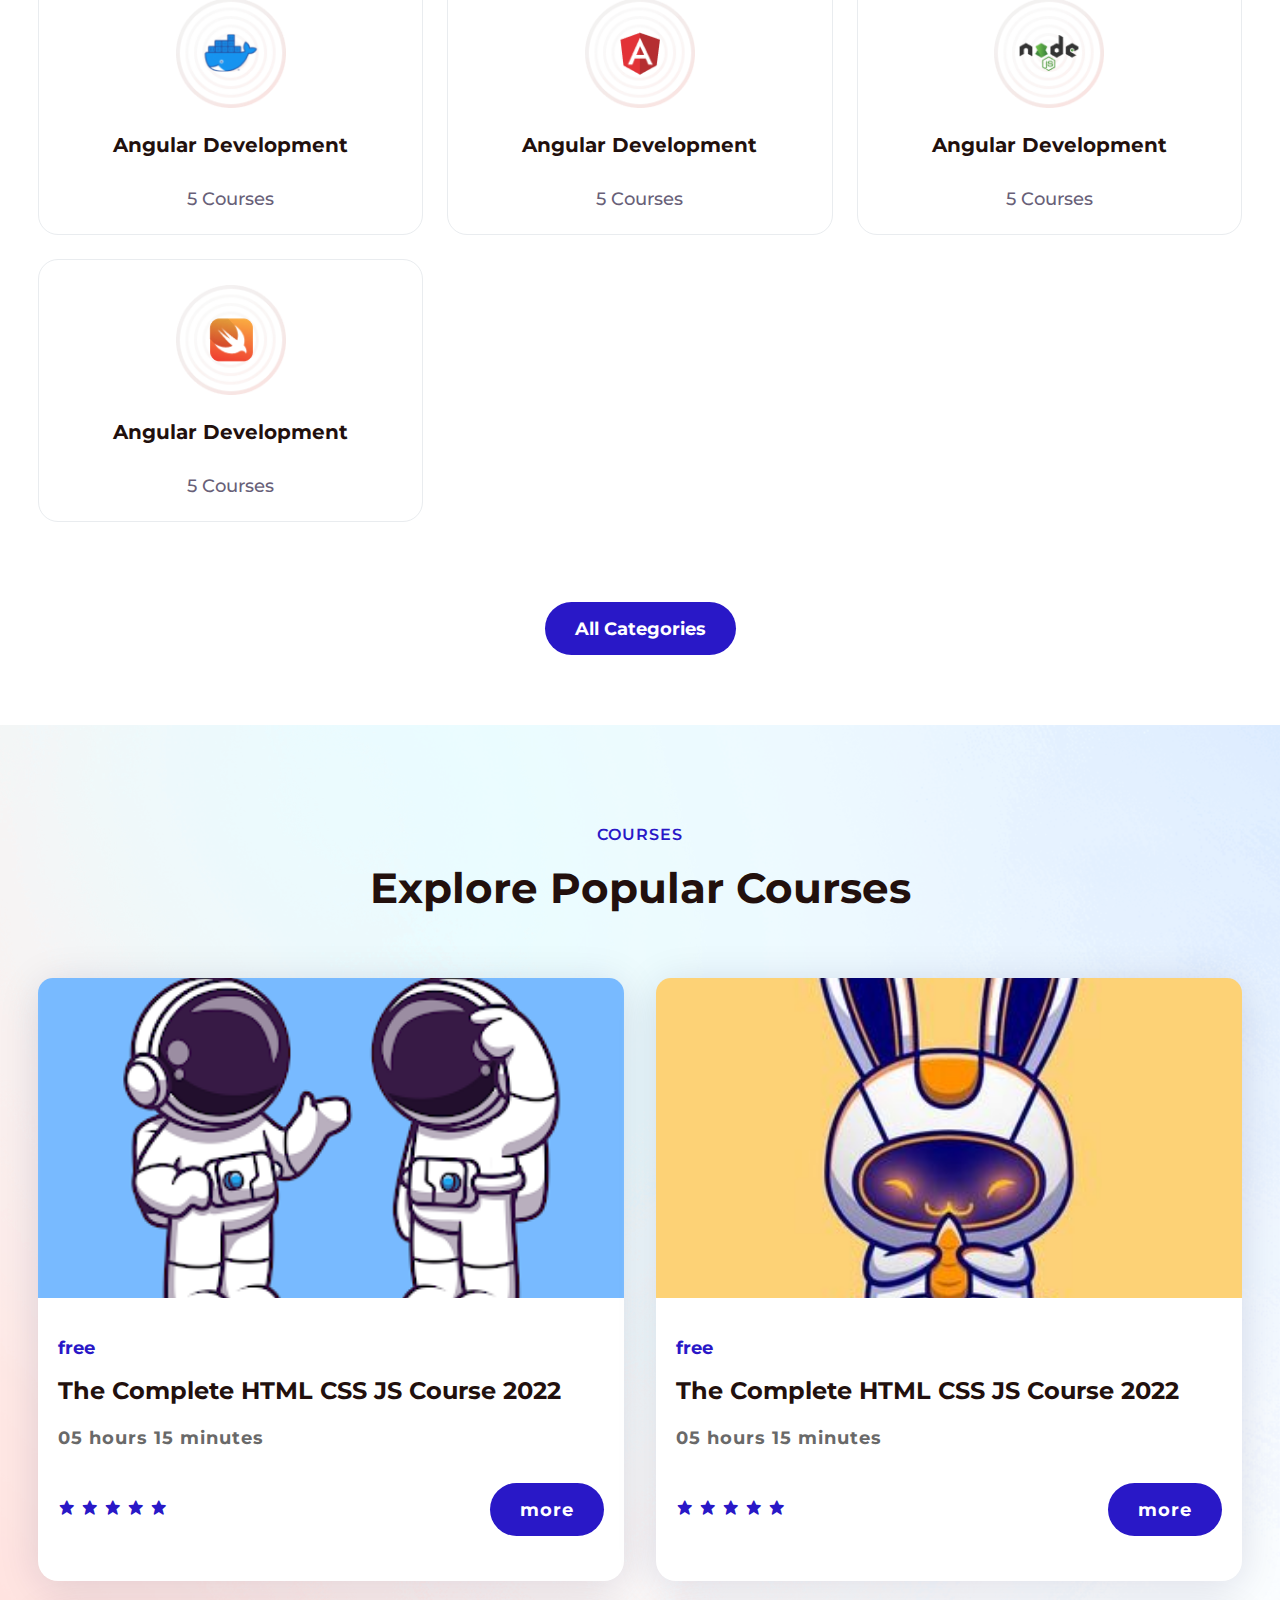
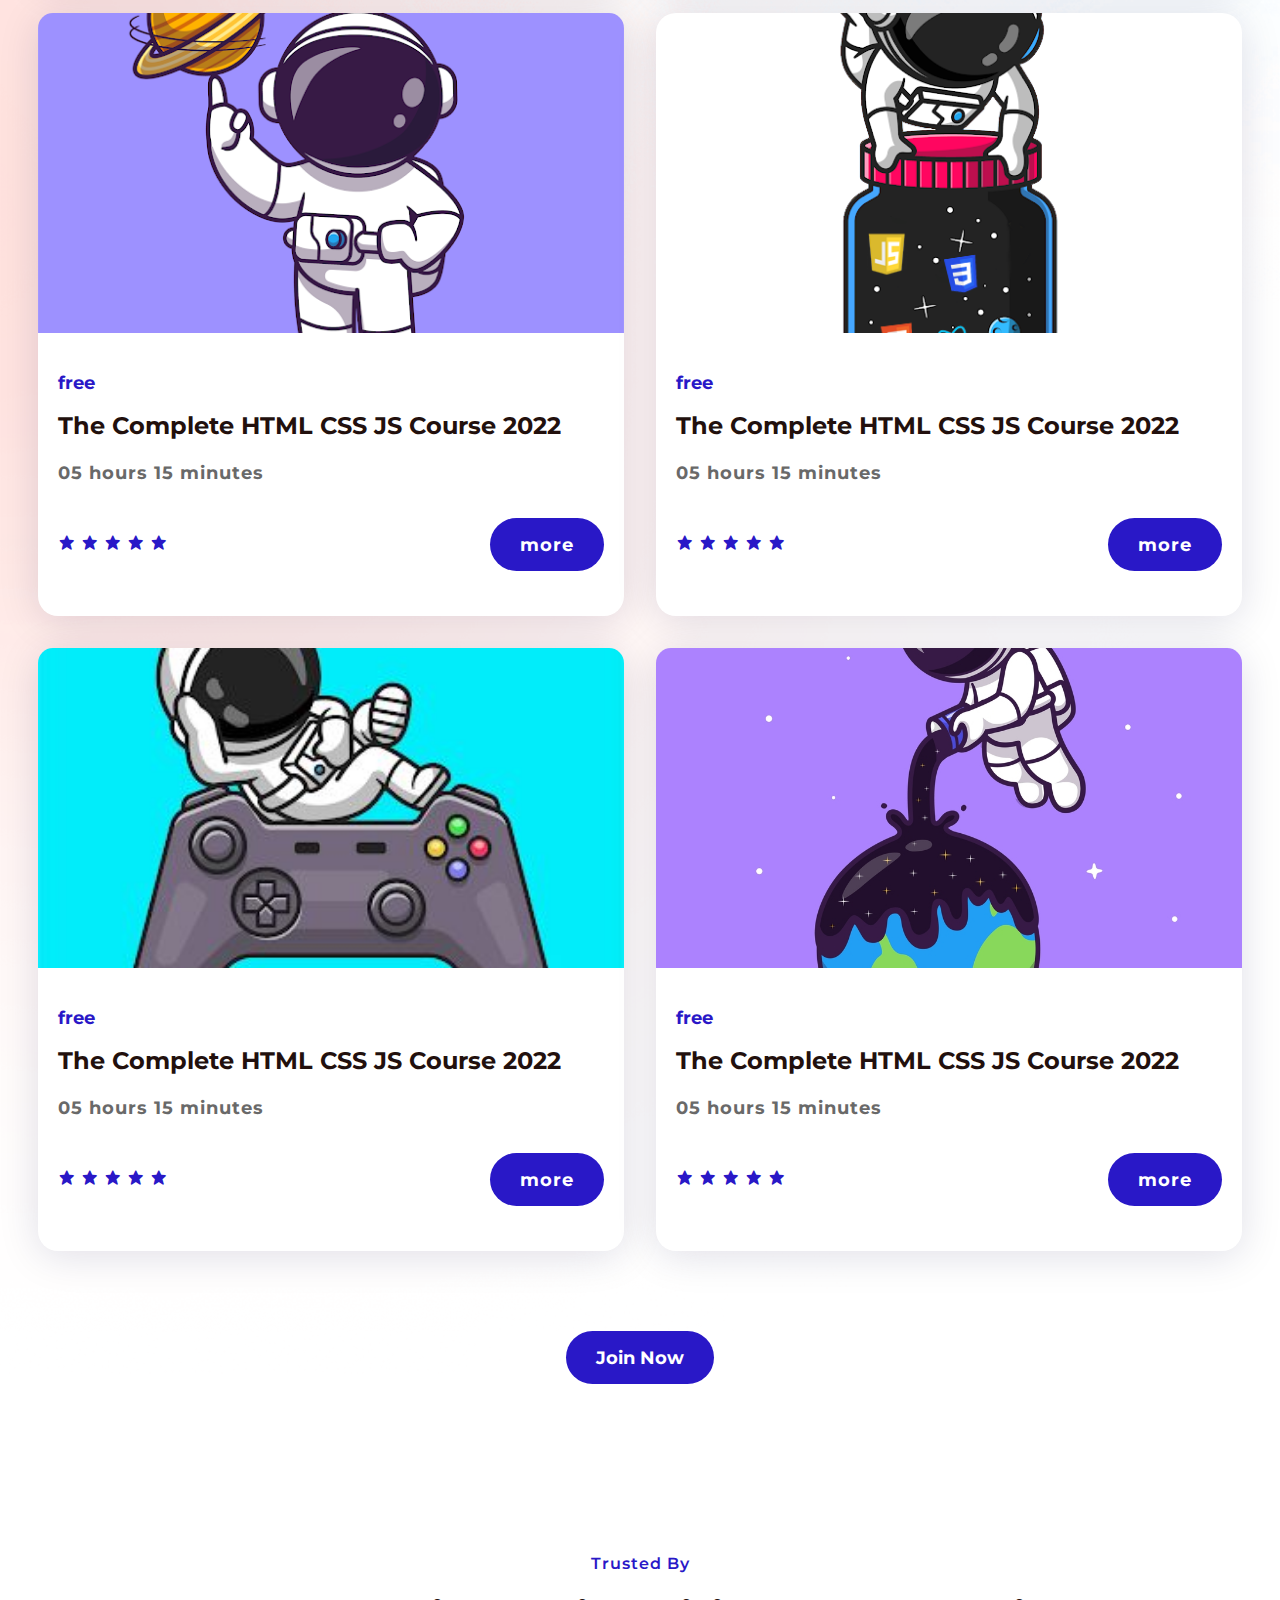
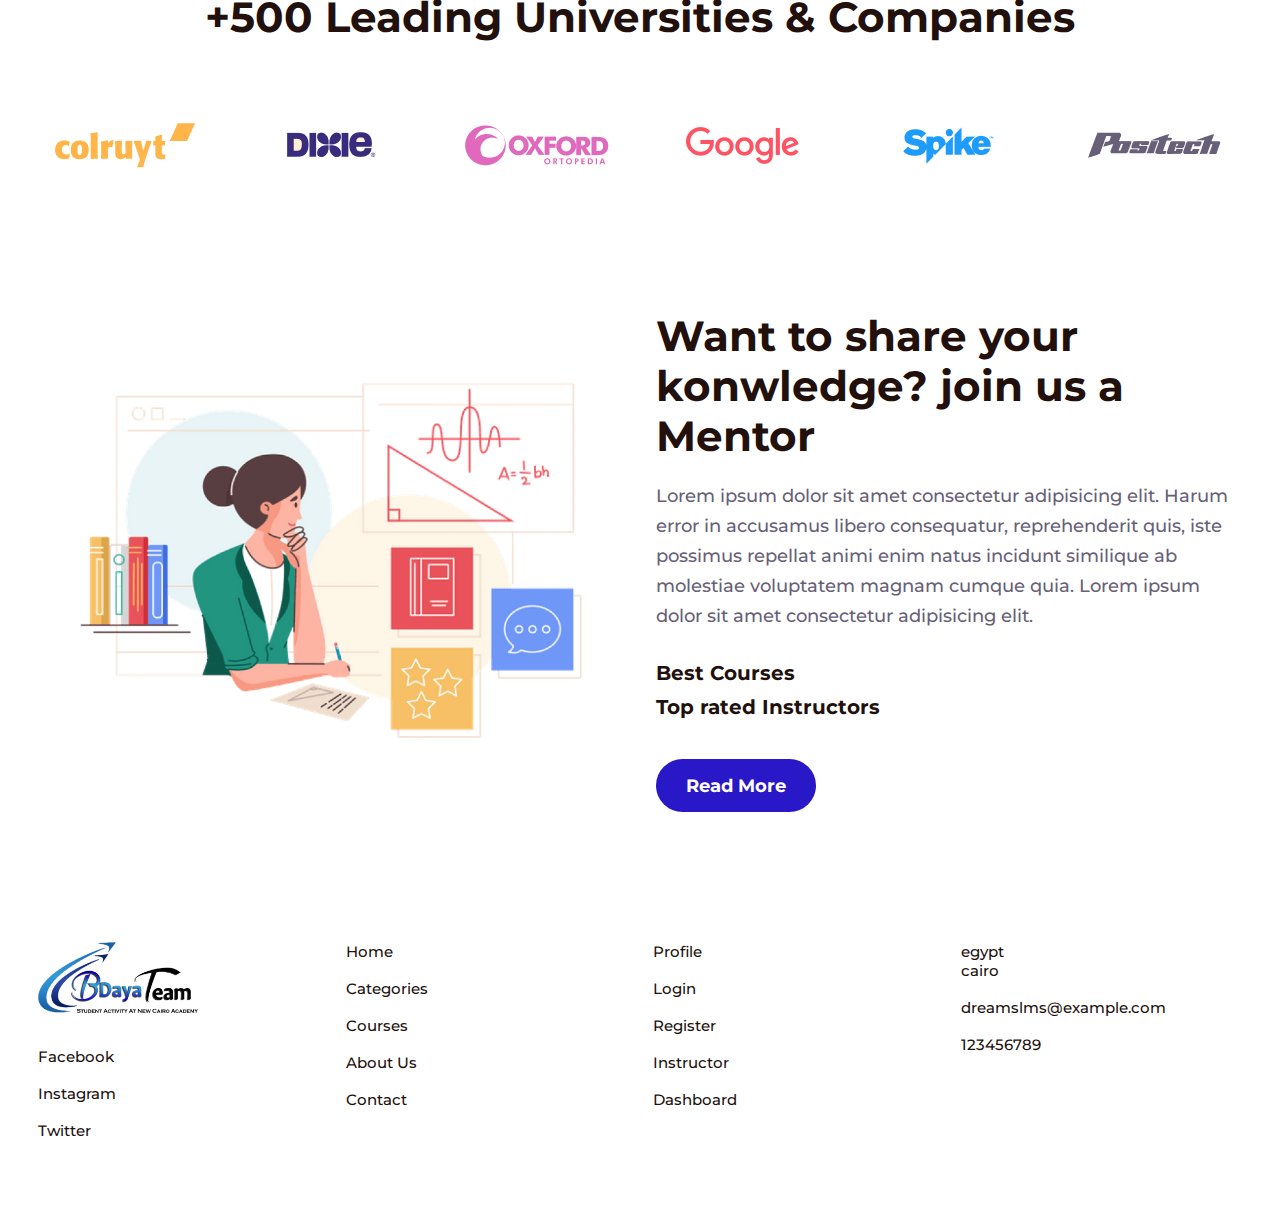
==== commit b5c0f9fd: "Add files via upload" ====
--- a/index.html
+++ b/index.html
@@ -28,6 +28,8 @@
             <li><a href="#courses">Courses</a></li>
             <li><a href="#about-us">About Us</a></li>
             <li><a href="#contact">Contact</a></li>
+            <li><a href="profile.html">edite</a></li>
+
         </ul>
         <div class="header-icons">
             <a href="login.html"><i class='bx bx-user'></i></a>
@@ -154,7 +156,7 @@
                                 <a href="#"><i class='bx bxs-star' ></i></a>
                             </div>
                             <div  class="more">
-                                <a href="htmlcours.html">
+                                <a href="details.html">
                                 <div class="btn">more</div>
                             </a>
                             </div>
@@ -301,7 +303,6 @@
                         </div>
                         <div class="cta-img">
                             <img src="img/cta6.png" alt="">
-                            
                         </div>
                     </div>
              </section>
--- a/style.css
+++ b/style.css
@@ -137,6 +137,21 @@
 height: auto;
 width: 100%;
 }
+.home-profile img{
+    width: 50%;
+    object-fit: cover;
+    border-radius: 50%;
+
+}
+.profile img{
+    width: 10%;
+    object-fit: cover;
+    border-radius: 50%;
+}
+.home-img2 img{
+    height: auto;
+    width: 100%;
+}
 header.sticky{
     background: var(--bg-color);
     padding: 12px 13%;
@@ -160,14 +175,38 @@
     box-shadow: -11.729px -11.729px 32px rgb(255, 255, 255/15%);
     transition: all .40s ease;
 }
+
 .container-box:hover{
     transform: translateY(-15px);
 
 }
+.container-info{
+    display: flex;
+    align-items:center;
+    gap: 1.8rem;
+    border: 1px solid #e9ecef;
+    border-radius: 20px;
+    padding: 20px 30px;
+    box-shadow: -11.729px -11.729px 32px rgb(255, 255, 255/15%);
+    cursor: auto;
+    
+}
+
+.container-text-info #lname{
+    font-size: 50px;
+    font-weight: 1000;
+    border-radius: 10px;
+    width: 50%;
+    height: 50px;
+    text-align: center;
+    border: 2px solid;
+}
+
+
 .container-text h4{
 font-size: 20px;
 font-weight: 700;
-margin-bottom: 4px;
+
 }
 .container-text p{
     font-size: var(--p-font);
@@ -176,6 +215,8 @@
 }
 .center-text{
     text-align: center;
+    margin-bottom: 30px;
+    margin-top: 30px;
 }
 .center-text h5{
     color: var(--main-color);
@@ -252,7 +293,21 @@
     background-size: cover;
     background-position: center;
 }
+.videos{
+    background: url(img/coursebg.png);
+    background-size: cover;
+    background-position: center;
+}
 .courses-content{
+    display: grid;
+    grid-template-columns: repeat(auto-fit, minmax(400px,auto));
+    gap: 2rem;
+    align-items: center;
+    margin-top:4rem ;
+    cursor: pointer;
+    border-radius: 15px;
+}
+.videos-content{
     display: grid;
     grid-template-columns: repeat(auto-fit, minmax(400px,auto));
     gap: 2rem;
@@ -272,6 +327,12 @@
     transform: translateY(-15px);
 }
 .row img{
+    width: 100%;
+    height: 320px;
+    object-fit: cover;
+    border-radius: 15px 15px 0px 0px;
+}
+.row video{
     width: 100%;
     height: 320px;
     object-fit: cover;
@@ -400,6 +461,106 @@
 	font-weight: 500;
 	letter-spacing: 1px;
 }
+.popup-videos{
+    position: fixed;
+    top: 0;left: 0;
+    z-index: 100;
+    background: rgba(0, 0, 0, .8);
+    height: 100%;
+    width: 100%;
+    display: none;
+}
+.popup-videos video{
+    position: absolute;
+    top: 50%;left: 50%;
+    transform: translate(-50%,-50%);
+    width: 750px;
+    border-radius: 5px;
+    border: 3px solid #fff;
+    object-fit: cover;
+
+}
+.popup-videos span{
+    position: absolute;
+    top: 100px; right: 20px;
+    font-size: 50px;
+    color: rgb(255, 255, 255);
+    font-weight: bolder;
+    z-index: 100;
+    cursor: pointer;
+}
+.field{
+    width: 100%;
+    text-align: center;
+}
+
+.login__field {
+	padding: 20px 0px;	
+	position: relative;	
+}
+.login__input {
+	border: none;
+	border-bottom: 2px solid #0a0a0a;
+	background: none;
+	padding: 10px;
+	font-weight: 900;
+    text-align: center;
+	width: 75%;
+	transition: .2s;
+}
+
+.login__input:active,
+.login__input:focus,
+.login__input:hover {
+	outline: none;
+	border-bottom-color: #6A679E;
+}
+.icon{
+    position: absolute;
+	top: 30px;
+    font-size: 20px;
+	color: #1e16b8;
+}
+
+.profile-pic-div{
+    height: 200px;
+    width: 200px;
+    position: relative;
+    
+    left: 50%;
+    transform: translate(-50%,-50%);
+    border-radius: 50%;
+    overflow: hidden;
+    border: 1px solid grey;
+}
+
+#photo{
+    height: 100%;
+    width: 100%;
+}
+
+#file{
+    display: none;
+}
+
+#uploadBtn{
+    height: 40px;
+    width: 100%;
+    position: absolute;
+    bottom: 0;
+    left: 50%;
+    transform: translateX(-50%);
+    text-align: center;
+    background: rgba(0, 0, 0, 0.7);
+    color: wheat;
+    line-height: 30px;
+    font-family: sans-serif;
+    font-size: 15px;
+    cursor: pointer;
+    display: none;
+}
+
+
 @media (max-width: 1410px){
 	header{
 		padding: 10px 3%;
@@ -483,10 +644,21 @@
 		height: auto;
 		width: 100%;
 	}
+    .home-profile{
+        text-align: center; 
+    }
+    .home-profile img{
+        width: 50%;
+        object-fit: cover;
+        height: auto;
+    }
 	.about{
 		grid-template-columns: 1fr;
 		gap: 1rem;
 	}
+    .popup-videos video{
+        width: 95%;
+    }
 }
 @media (max-width: 600px){
 	.home{
